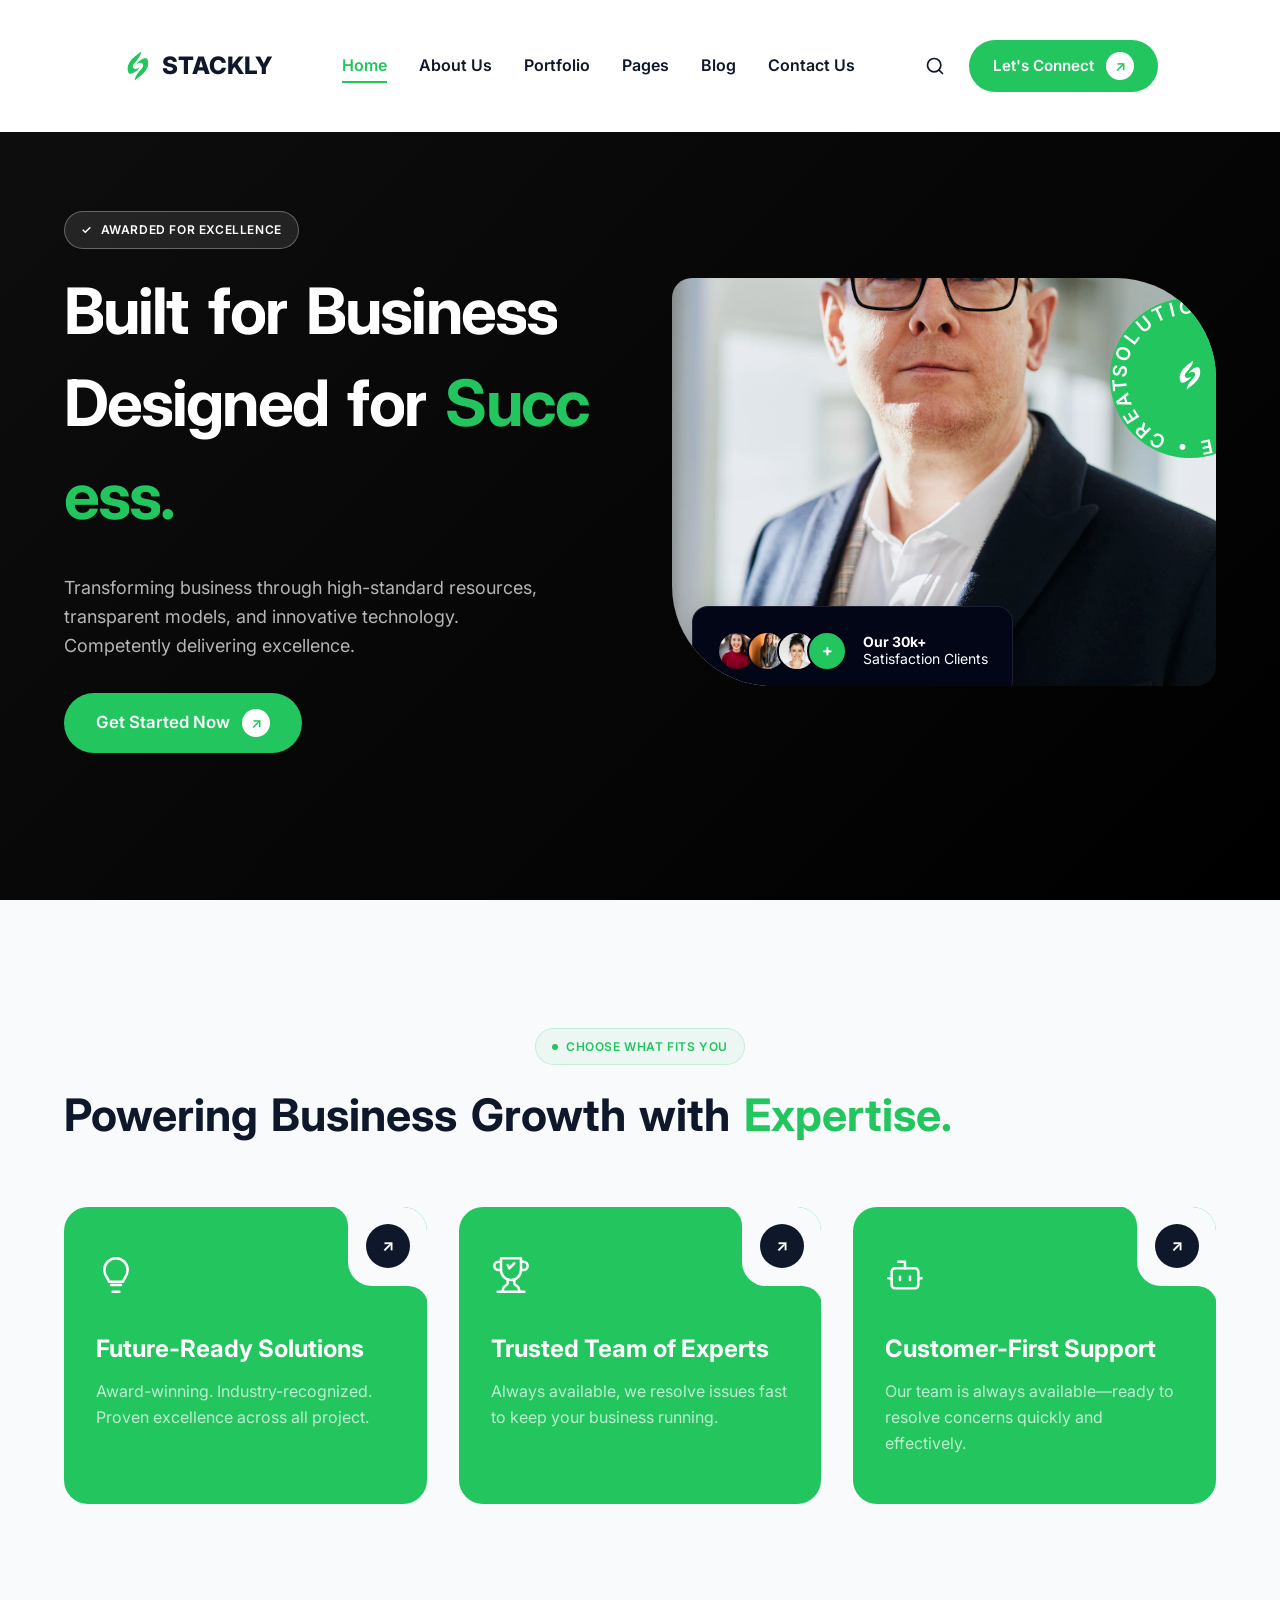
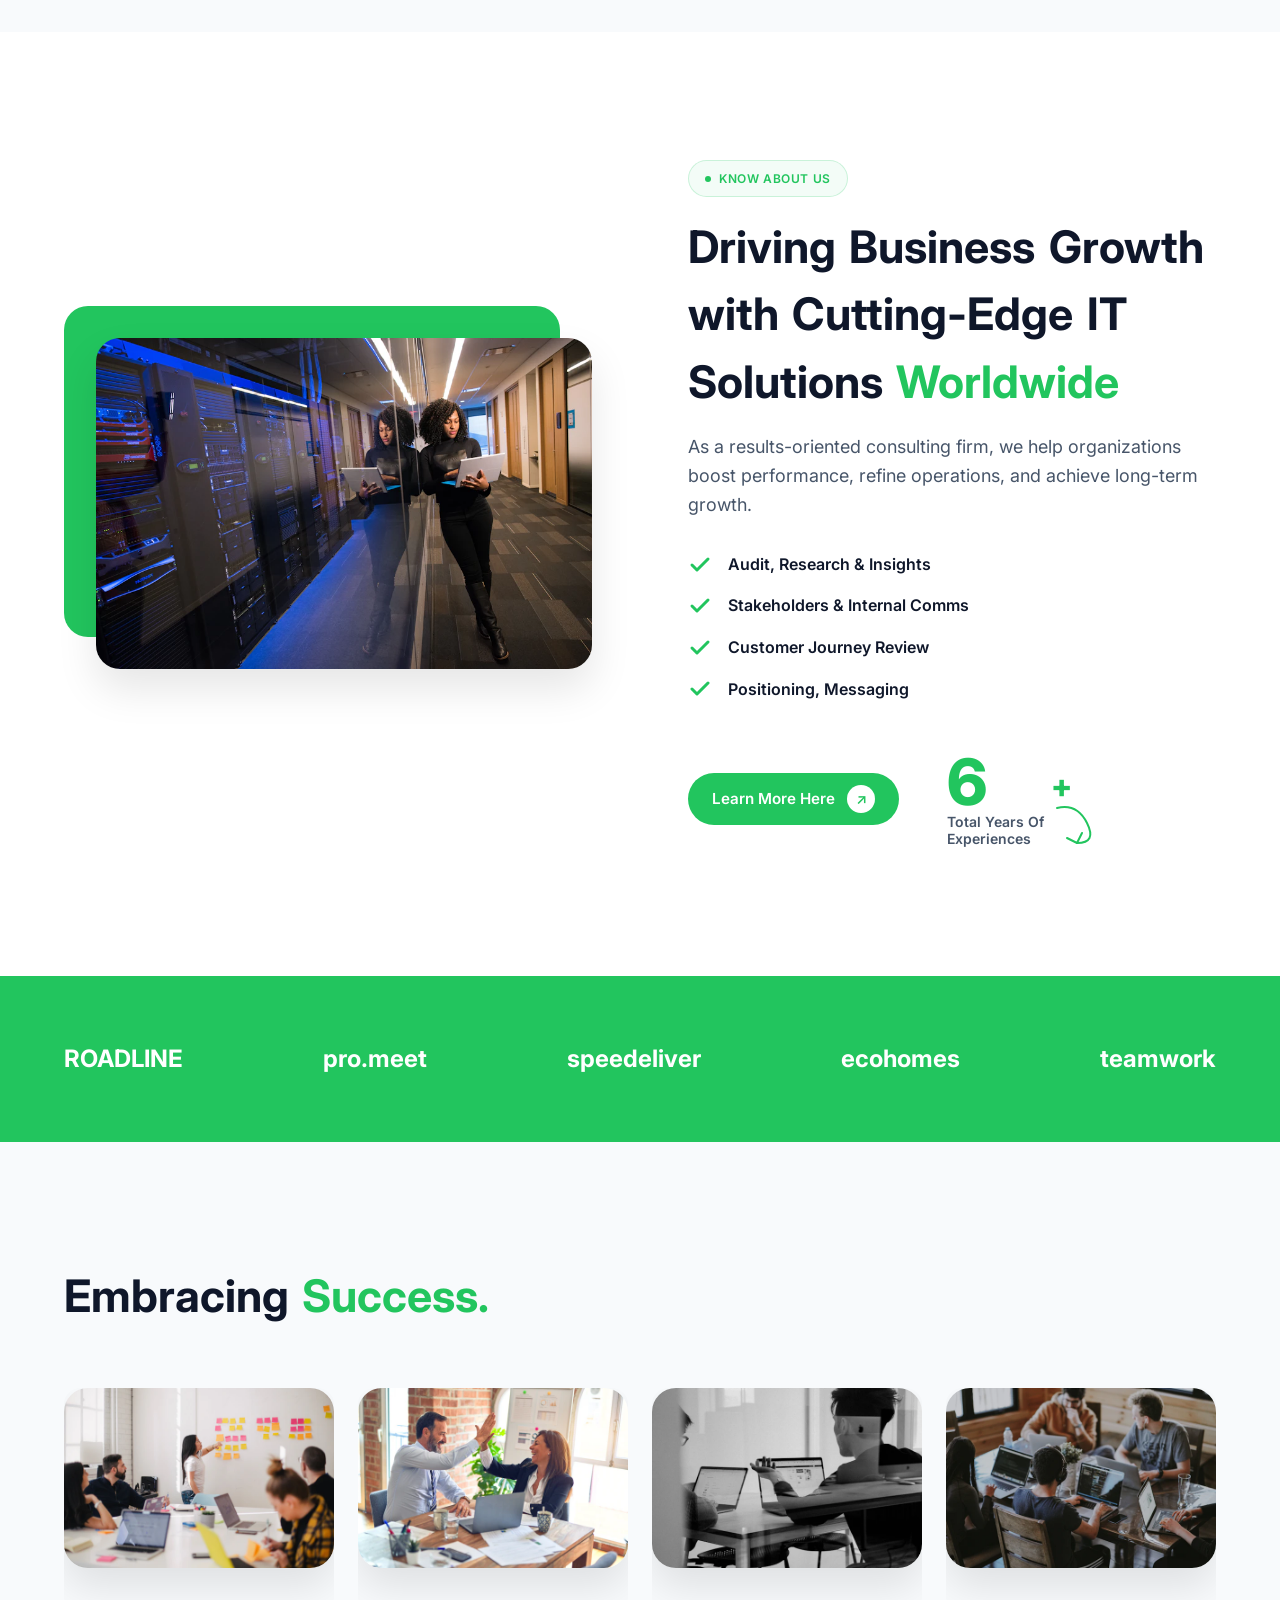
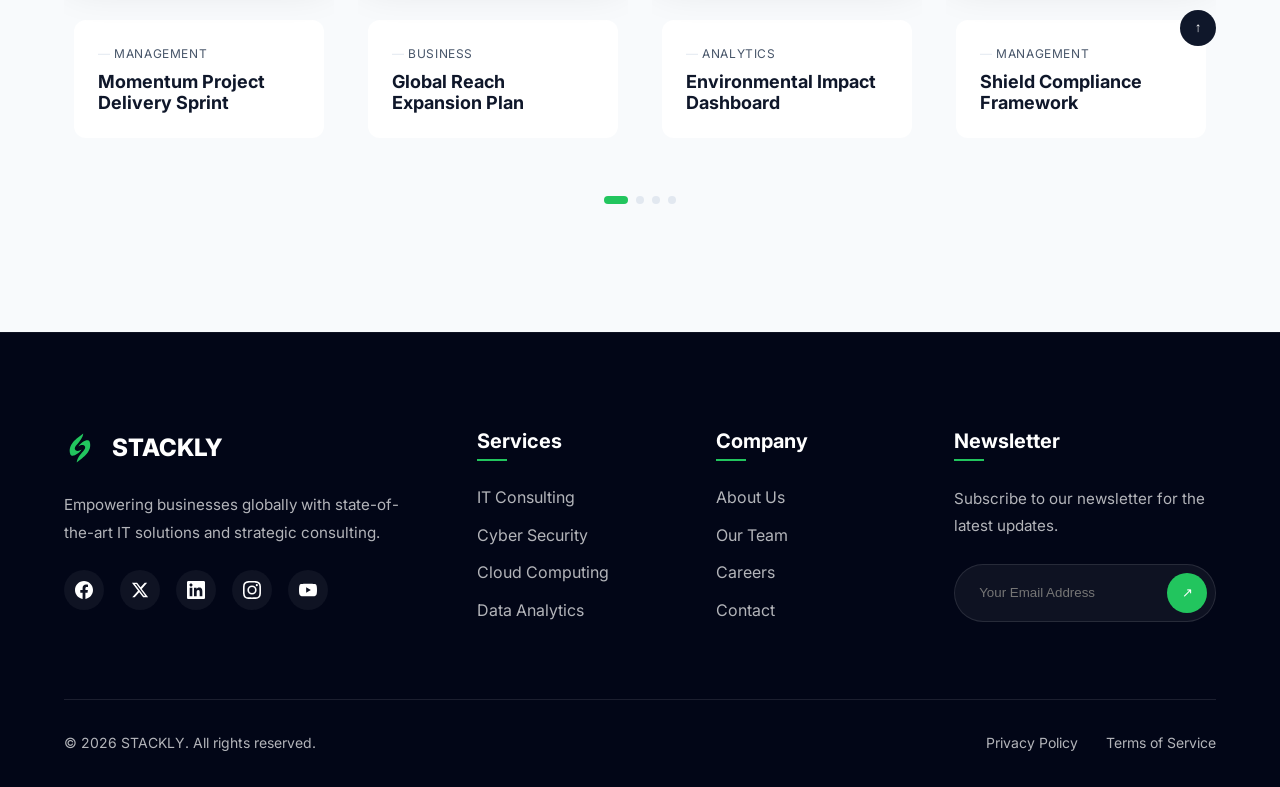
==== index.html @ b1de0dcc "Add files via upload" ====
<!DOCTYPE html>
<html lang="en">
<head>
    <meta charset="UTF-8">
    <meta name="viewport" content="width=device-width, initial-scale=1.0">
    <title>STACKLY | Built for Business Designed for Success</title>
    <!-- Modern Sans-Serif Font -->
    <link href="https://fonts.googleapis.com/css2?family=Inter:wght@400;500;600;700;800&display=swap" rel="stylesheet">
    <link rel="stylesheet" href="styles.css">
    <script src="script.js" defer></script>
</head>
<body>
    <!-- Preloader -->
    <div id="preloader">
        <div class="preloader-content">
            <div class="spinner"></div>
            <h2 class="preloader-text">STACKLY</h2>
        </div>
    </div>

    <!-- Navigation -->
    <nav class="navbar">
        <div class="nav-container">
            <div class="logo">
                <svg width="32" height="32" viewBox="0 0 100 100" fill="none" xmlns="http://www.w3.org/2000/svg">
                    <g fill="var(--primary-color)">
                        <path d="M 60 5 C 40 20, 10 40, 20 70 C 25 80, 45 70, 55 55 C 40 65, 25 55, 40 40 C 50 30, 60 15, 60 5 Z" />
                        <path d="M 60 5 C 40 20, 10 40, 20 70 C 25 80, 45 70, 55 55 C 40 65, 25 55, 40 40 C 50 30, 60 15, 60 5 Z" transform="rotate(180 50 50)" />
                    </g>
                </svg>
                STACKLY
            </div>
            <ul class="nav-links">
                <li><a href="index.html" class="active">Home</a></li>
                <li><a href="404.html">About Us</a></li>
                <li><a href="404.html">Portfolio</a></li>
                <li><a href="404.html">Pages</a></li>
                <li><a href="404.html">Blog</a></li>
                <li><a href="404.html">Contact Us</a></li>
            </ul>
            <div class="nav-actions">
                <button class="icon-btn search-btn">
                    <svg width="20" height="20" viewBox="0 0 24 24" fill="none" stroke="currentColor" stroke-width="2" stroke-linecap="round" stroke-linejoin="round"><circle cx="11" cy="11" r="8"></circle><line x1="21" y1="21" x2="16.65" y2="16.65"></line></svg>
                </button>
                <a href="404.html" class="btn-pill btn-primary">Let's Connect <span class="arrow-circle">↗</span></a>
                <button class="icon-btn menu-btn">
                    <svg width="24" height="24" viewBox="0 0 24 24" fill="none" stroke="currentColor" stroke-width="2" stroke-linecap="round" stroke-linejoin="round"><line x1="3" y1="12" x2="21" y2="12"></line><line x1="3" y1="6" x2="21" y2="6"></line><line x1="3" y1="18" x2="21" y2="18"></line></svg>
                </button>
            </div>
        </div>
    </nav>

    <!-- Hero Section -->
    <header class="hero">
        <div class="hero-container">
            <div class="hero-content">
                <div class="pill-badge pill-outline fade-up">
                    <span class="check-icon">✓</span> AWARDED FOR EXCELLENCE
                </div>
                <h1 id="hero-headline"></h1> 
                <p class="fade-up delay-1">Transforming business through high-standard resources, transparent models, and innovative technology. Competently delivering excellence.</p>
                <div class="fade-up delay-2" style="margin-top: 2rem;">
                    <a href="404.html" class="btn-pill btn-primary large-btn">Get Started Now <span class="arrow-circle">↗</span></a>
                </div>
            </div>
            <div class="hero-image-wrapper fade-up delay-2 parallax-wrap">
                <div class="hero-image">
                    <img src="assets/hero.webp" alt="Businessman looking confident" class="zoom-img">
                    
                    <!-- Circular Text Overlay -->
                    <div class="circular-text float-anim">
                        <div class="circle-inner">
                            <svg width="32" height="32" viewBox="0 0 100 100" fill="none" xmlns="http://www.w3.org/2000/svg">
                                <g fill="white">
                                    <path d="M 60 5 C 40 20, 10 40, 20 70 C 25 80, 45 70, 55 55 C 40 65, 25 55, 40 40 C 50 30, 60 15, 60 5 Z" />
                                    <path d="M 60 5 C 40 20, 10 40, 20 70 C 25 80, 45 70, 55 55 C 40 65, 25 55, 40 40 C 50 30, 60 15, 60 5 Z" transform="rotate(180 50 50)" />
                                </g>
                            </svg>
                        </div>
                        <svg class="text-ring" viewBox="0 0 100 100">
                            <path id="circlePath" d="M 50, 50 m -40, 0 a 40,40 0 1,1 80,0 a 40,40 0 1,1 -80,0" fill="transparent"/>
                            <text>
                                <textPath href="#circlePath" startOffset="0%">SOLUTIONS • INNOVATE • CREATE • TECHNOLOGY •</textPath>
                            </text>
                        </svg>
                    </div>

                    <!-- Clients Overlay Card -->
                    <div class="clients-card float-anim-delayed">
                        <div class="avatars">
                            <img src="assets/client1.webp" alt="Client 1">
                            <img src="assets/client2.webp" alt="Client 2">
                            <img src="assets/client3.webp" alt="Client 3">
                            <div class="avatar-plus">+</div>
                        </div>
                        <div class="clients-text">
                            <strong>Our 30k+</strong><br>
                            Satisfaction Clients
                        </div>
                    </div>
                </div>
            </div>
        </div>
    </header>

    <!-- Services Section -->
    <section class="services-section">
        <div class="section-header">
            <div class="pill-badge pill-primary-outline scroll-anim slide-up">
                <span class="dot-icon"></span> CHOOSE WHAT FITS YOU
            </div>
            <h2 class="split-words-scroll" data-text="Powering Business Growth with Expertise."></h2>
        </div>
        <div class="services-grid">
            <div class="service-card scroll-anim slide-up delay-1 hover-lift">
                <div class="card-cutout">
                    <a href="404.html" class="arrow-btn">↗</a>
                </div>
                <div class="icon-wrapper pulse-anim">
                    <svg width="40" height="40" viewBox="0 0 24 24" fill="none" stroke="white" stroke-width="1.5" stroke-linecap="round" stroke-linejoin="round"><path d="M9 18h6"/><path d="M10 22h4"/><path d="M12 2a7 7 0 0 0-7 7c0 2 1 3.9 2 5.2.4.5.6 1.1.7 1.8h8.6c.1-.7.3-1.3.7-1.8 1-1.3 2-3.2 2-5.2a7 7 0 0 0-7-7Z"/></svg>
                </div>
                <h3>Future-Ready Solutions</h3>
                <p>Award-winning. Industry-recognized. Proven excellence across all project.</p>
            </div>
            <div class="service-card scroll-anim slide-up delay-2 hover-lift">
                <div class="card-cutout">
                    <a href="404.html" class="arrow-btn">↗</a>
                </div>
                <div class="icon-wrapper pulse-anim">
                    <svg width="40" height="40" viewBox="0 0 24 24" fill="none" stroke="white" stroke-width="1.5" stroke-linecap="round" stroke-linejoin="round"><path d="M6 9H4.5a2.5 2.5 0 0 1 0-5H6"/><path d="M18 9h1.5a2.5 2.5 0 0 0 0-5H18"/><path d="M4 22h16"/><path d="M10 14.66V17c0 .55-.47.98-.97 1.21C7.85 18.75 7 20.24 7 22"/><path d="M14 14.66V17c0 .55.47.98.97 1.21C16.15 18.75 17 20.24 17 22"/><path d="M18 2H6v7a6 6 0 0 0 12 0V2Z"/><path d="m10 6 1 2 3-3"/></svg>
                </div>
                <h3>Trusted Team of Experts</h3>
                <p>Always available, we resolve issues fast to keep your business running.</p>
            </div>
            <div class="service-card scroll-anim slide-up delay-3 hover-lift">
                <div class="card-cutout">
                    <a href="404.html" class="arrow-btn">↗</a>
                </div>
                <div class="icon-wrapper pulse-anim">
                    <svg width="40" height="40" viewBox="0 0 24 24" fill="none" stroke="white" stroke-width="1.5" stroke-linecap="round" stroke-linejoin="round"><path d="M12 8V4H8"/><rect width="16" height="12" x="4" y="8" rx="2"/><path d="M2 14h2"/><path d="M20 14h2"/><path d="M15 13v2"/><path d="M9 13v2"/></svg>
                </div>
                <h3>Customer-First Support</h3>
                <p>Our team is always available—ready to resolve concerns quickly and effectively.</p>
            </div>
        </div>
    </section>

    <!-- About Section -->
    <section class="about-section">
        <div class="about-container">
            <div class="about-image-wrapper scroll-anim slide-right">
                <div class="about-bg-shape"></div>
                <div class="img-overflow-hidden">
                    <img src="assets/about.webp" alt="Corporate Leader" class="zoom-img">
                </div>
            </div>
            <div class="about-content">
                <div class="pill-badge pill-primary-outline scroll-anim slide-up">
                    <span class="dot-icon"></span> KNOW ABOUT US
                </div>
                <h2 class="split-words-scroll" data-text="Driving Business Growth with Cutting-Edge IT Solutions Worldwide"></h2>
                <p class="scroll-anim slide-up delay-1">As a results-oriented consulting firm, we help organizations boost performance, refine operations, and achieve long-term growth.</p>
                
                <ul class="check-list scroll-anim slide-up delay-2">
                    <li><svg viewBox="0 0 24 24" fill="none" stroke="currentColor" stroke-width="3" stroke-linecap="round" stroke-linejoin="round"><polyline points="20 6 9 17 4 12"></polyline></svg> Audit, Research & Insights</li>
                    <li><svg viewBox="0 0 24 24" fill="none" stroke="currentColor" stroke-width="3" stroke-linecap="round" stroke-linejoin="round"><polyline points="20 6 9 17 4 12"></polyline></svg> Stakeholders & Internal Comms</li>
                    <li><svg viewBox="0 0 24 24" fill="none" stroke="currentColor" stroke-width="3" stroke-linecap="round" stroke-linejoin="round"><polyline points="20 6 9 17 4 12"></polyline></svg> Customer Journey Review</li>
                    <li><svg viewBox="0 0 24 24" fill="none" stroke="currentColor" stroke-width="3" stroke-linecap="round" stroke-linejoin="round"><polyline points="20 6 9 17 4 12"></polyline></svg> Positioning, Messaging</li>
                </ul>

                <div class="about-footer scroll-anim slide-up delay-3">
                    <a href="404.html" class="btn-pill btn-primary">Learn More Here <span class="arrow-circle">↗</span></a>
                    <div class="experience-badge">
                        <div class="exp-number counter-anim" data-target="12">0</div><span>+</span>
                        <div class="exp-text">Total Years Of Experiences</div>
                        <svg class="hand-drawn-arrow" width="50" height="50" viewBox="0 0 50 50" fill="none" stroke="var(--primary-color)" stroke-width="2" stroke-linecap="round" stroke-linejoin="round">
                            <path class="draw-anim" d="M10,10 Q30,5 40,25 T30,45" />
                            <path class="draw-anim delay-path" d="M30,45 L20,40 M30,45 L35,35" />
                        </svg>
                    </div>
                </div>
            </div>
        </div>
    </section>

    <!-- Partners Section -->
    <section class="partners-section">
        <div class="partner-logos">
            <div class="logo-box scroll-anim fade-up delay-1">ROADLINE</div>
            <div class="logo-box scroll-anim fade-up delay-2">pro.meet</div>
            <div class="logo-box scroll-anim fade-up delay-3">speedeliver</div>
            <div class="logo-box scroll-anim fade-up delay-4">ecohomes</div>
            <div class="logo-box scroll-anim fade-up delay-5">teamwork</div>
        </div>
    </section>

    <!-- Portfolio/Solutions Section -->
    <section class="portfolio-section">
        <div class="portfolio-header">
            <h2 class="split-words-scroll" data-text="Embracing Success."></h2>
        </div>
        <div class="portfolio-grid">
            <!-- Project 1 -->
            <div class="project-card scroll-anim slide-up delay-1 hover-lift">
                <div class="img-overflow-hidden">
                    <img src="assets/project1.webp" alt="Management Team" class="zoom-img">
                </div>
                <div class="project-info">
                    <span class="project-category">Management</span>
                    <h3>Momentum Project Delivery Sprint</h3>
                </div>
            </div>
            <!-- Project 2 -->
            <div class="project-card scroll-anim slide-up delay-2 hover-lift">
                <div class="img-overflow-hidden">
                    <img src="assets/project2.webp" alt="Business Meeting" class="zoom-img">
                </div>
                <div class="project-info">
                    <span class="project-category">Business</span>
                    <h3>Global Reach Expansion Plan</h3>
                </div>
            </div>
            <!-- Project 3 -->
            <div class="project-card scroll-anim slide-up delay-3 hover-lift">
                <div class="img-overflow-hidden">
                    <img src="assets/project3.webp" alt="Analytics Discussion" class="zoom-img">
                </div>
                <div class="project-info">
                    <span class="project-category">Analytics</span>
                    <h3>Environmental Impact Dashboard</h3>
                </div>
            </div>
            <!-- Project 4 -->
            <div class="project-card scroll-anim slide-up delay-4 hover-lift">
                <div class="img-overflow-hidden">
                    <img src="assets/project4.webp" alt="Compliance Team" class="zoom-img">
                </div>
                <div class="project-info">
                    <span class="project-category">Management</span>
                    <h3>Shield Compliance Framework</h3>
                    <button class="icon-btn-round">↑</button>
                </div>
            </div>
        </div>
        <div class="slider-dots scroll-anim fade-up delay-3">
            <span class="dot active"></span>
            <span class="dot"></span>
            <span class="dot"></span>
            <span class="dot"></span>
        </div>
    </section>

    <!-- FOOTER SECTION -->
    <footer class="footer">
        <div class="footer-container scroll-anim fade-up">
            <div class="footer-col">
                <div class="logo footer-logo">
                    <svg width="32" height="32" viewBox="0 0 100 100" fill="none" xmlns="http://www.w3.org/2000/svg">
                        <g fill="var(--primary-color)">
                            <path d="M 60 5 C 40 20, 10 40, 20 70 C 25 80, 45 70, 55 55 C 40 65, 25 55, 40 40 C 50 30, 60 15, 60 5 Z" />
                            <path d="M 60 5 C 40 20, 10 40, 20 70 C 25 80, 45 70, 55 55 C 40 65, 25 55, 40 40 C 50 30, 60 15, 60 5 Z" transform="rotate(180 50 50)" />
                        </g>
                    </svg>
                    STACKLY
                </div>
                <p>Empowering businesses globally with state-of-the-art IT solutions and strategic consulting.</p>
                <div class="social-links">
                    <a href="404.html" aria-label="Facebook">
                        <svg width="18" height="18" viewBox="0 0 24 24" fill="currentColor"><path d="M24 12.073c0-6.627-5.373-12-12-12s-12 5.373-12 12c0 5.99 4.388 10.954 10.125 11.854v-8.385H7.078v-3.47h3.047V9.43c0-3.007 1.792-4.669 4.533-4.669 1.312 0 2.686.235 2.686.235v2.953H15.83c-1.491 0-1.956.925-1.956 1.874v2.25h3.328l-.532 3.47h-2.796v8.385C19.612 23.027 24 18.062 24 12.073z"/></svg>
                    </a>
                    <a href="404.html" aria-label="Twitter">
                        <svg width="18" height="18" viewBox="0 0 24 24" fill="currentColor"><path d="M18.244 2.25h3.308l-7.227 8.26 8.502 11.24H16.17l-5.214-6.817L4.99 21.75H1.68l7.73-8.835L1.254 2.25H8.08l4.713 6.231zm-1.161 17.52h1.833L7.084 4.126H5.117z"/></svg>
                    </a>
                    <a href="404.html" aria-label="LinkedIn">
                        <svg width="18" height="18" viewBox="0 0 24 24" fill="currentColor"><path d="M20.447 20.452h-3.554v-5.569c0-1.328-.027-3.037-1.852-3.037-1.853 0-2.136 1.445-2.136 2.939v5.667H9.351V9h3.414v1.561h.046c.477-.9 1.637-1.85 3.37-1.85 3.601 0 4.267 2.37 4.267 5.455v6.286zM5.337 7.433c-1.144 0-2.063-.926-2.063-2.065 0-1.138.92-2.063 2.063-2.063 1.14 0 2.064.925 2.064 2.063 0 1.139-.925 2.065-2.064 2.065zm1.782 13.019H3.555V9h3.564v11.452zM22.225 0H1.771C.792 0 0 .774 0 1.729v20.542C0 23.227.792 24 1.771 24h20.451C23.2 24 24 23.227 24 22.271V1.729C24 .774 23.2 0 22.222 0h.003z"/></svg>
                    </a>
                    <a href="404.html" aria-label="Instagram">
                        <svg width="18" height="18" viewBox="0 0 24 24" fill="currentColor"><path d="M12 2.163c3.204 0 3.584.012 4.85.07 3.252.148 4.771 1.691 4.919 4.919.058 1.265.069 1.645.069 4.849 0 3.205-.012 3.584-.069 4.849-.149 3.225-1.664 4.771-4.919 4.919-1.266.058-1.644.07-4.85.07-3.204 0-3.584-.012-4.849-.07-3.26-.149-4.771-1.699-4.919-4.92-.058-1.265-.07-1.644-.07-4.849 0-3.204.013-3.583.07-4.849.149-3.227 1.664-4.771 4.919-4.919 1.266-.057 1.645-.069 4.849-.069zM12 0C8.741 0 8.333.014 7.053.072 2.695.272.273 2.69.073 7.052.014 8.333 0 8.741 0 12c0 3.259.014 3.668.072 4.948.2 4.358 2.618 6.78 6.98 6.98C8.333 23.986 8.741 24 12 24c3.259 0 3.668-.014 4.948-.072 4.354-.2 6.782-2.618 6.979-6.98.059-1.28.073-1.689.073-4.948 0-3.259-.014-3.667-.072-4.947-.196-4.354-2.617-6.78-6.979-6.98C15.668.014 15.259 0 12 0zm0 5.838a6.162 6.162 0 100 12.324 6.162 6.162 0 000-12.324zM12 16a4 4 0 110-8 4 4 0 010 8zm6.406-11.845a1.44 1.44 0 100 2.881 1.44 1.44 0 000-2.881z"/></svg>
                    </a>
                    <a href="404.html" aria-label="YouTube">
                        <svg width="18" height="18" viewBox="0 0 24 24" fill="currentColor"><path d="M23.498 6.186a3.016 3.016 0 00-2.122-2.136C19.505 3.545 12 3.545 12 3.545s-7.505 0-9.377.505A3.017 3.017 0 00.502 6.186C0 8.07 0 12 0 12s0 3.93.502 5.814a3.016 3.016 0 002.122 2.136c1.871.505 9.376.505 9.376.505s7.505 0 9.377-.505a3.015 3.015 0 002.122-2.136C24 15.93 24 12 24 12s0-3.93-.502-5.814zM9.545 15.568V8.432L15.818 12l-6.273 3.568z"/></svg>
                    </a>
                </div>
            </div>
            <div class="footer-col">
                <h3>Services</h3>
                <ul>
                    <li><a href="404.html">IT Consulting</a></li>
                    <li><a href="404.html">Cyber Security</a></li>
                    <li><a href="404.html">Cloud Computing</a></li>
                    <li><a href="404.html">Data Analytics</a></li>
                </ul>
            </div>
            <div class="footer-col">
                <h3>Company</h3>
                <ul>
                    <li><a href="404.html">About Us</a></li>
                    <li><a href="404.html">Our Team</a></li>
                    <li><a href="404.html">Careers</a></li>
                    <li><a href="404.html">Contact</a></li>
                </ul>
            </div>
            <div class="footer-col">
                <h3>Newsletter</h3>
                <p>Subscribe to our newsletter for the latest updates.</p>
                <div class="subscribe-box">
                    <input type="email" placeholder="Your Email Address">
                    <button class="icon-btn-round">↗</button>
                </div>
            </div>
        </div>
        <div class="footer-bottom">
            <p>&copy; 2026 STACKLY. All rights reserved.</p>
            <div class="footer-legal">
                <a href="404.html">Privacy Policy</a>
                <a href="404.html">Terms of Service</a>
            </div>
        </div>
    </footer>
</body>
</html>
---- styles.css ----
/* ---- STACKLY THEME ---- */
:root {
    --primary-color: #22c55e; /* Leaf green */
    --primary-color-hover: #16a34a;
    --hero-bg: #0e0e0e; 
    --hero-bg-end: #000000;
    --bg-light: #f8fafc;
    --bg-white: #ffffff;
    --text-dark: #0f172a;
    --text-muted: #475569;
    --text-light: #ffffff;
    --text-light-muted: rgba(255, 255, 255, 0.7);
    --border-light: #e2e8f0;
}

* { margin: 0; padding: 0; box-sizing: border-box; }

html { scroll-behavior: smooth; font-family: 'Inter', sans-serif; }

body { background-color: var(--bg-light); color: var(--text-dark); line-height: 1.6; overflow-x: hidden; }

/* Preloader */
#preloader {
    position: fixed; top: 0; left: 0; width: 100%; height: 100%;
    background: var(--bg-white); z-index: 9999;
    display: flex; justify-content: center; align-items: center;
    transition: opacity 0.5s ease, visibility 0.5s ease;
}
.preloader-content { text-align: center; display: flex; flex-direction: column; align-items: center; gap: 1.5rem; }
.spinner {
    width: 50px; height: 50px; border: 4px solid var(--border-light);
    border-top: 4px solid var(--primary-color); border-radius: 50%;
    animation: spin 1s linear infinite;
}
.preloader-text { color: var(--primary-color); font-size: 1.5rem; letter-spacing: 0.1em; animation: pulse 1.5s ease-in-out infinite; }
@keyframes spin { 0% { transform: rotate(0deg); } 100% { transform: rotate(360deg); } }
@keyframes pulse { 0%, 100% { opacity: 1; transform: scale(1); } 50% { opacity: 0.5; transform: scale(0.95); } }

/* Typography */
h1, h2, h3 { font-weight: 700; line-height: 1.2; }
.text-primary { color: var(--primary-color); }

/* Buttons & Pills */
.pill-badge {
    display: inline-flex; align-items: center; gap: 0.5rem;
    padding: 0.5rem 1rem; border-radius: 50px;
    font-size: 0.75rem; font-weight: 600; letter-spacing: 0.05em; text-transform: uppercase;
    margin-bottom: 1.5rem;
}
.pill-outline { border: 1px solid rgba(255,255,255,0.3); color: var(--text-light); background: rgba(255,255,255,0.1); }
.pill-primary-outline { border: 1px solid rgba(34, 197, 94, 0.2); color: var(--primary-color); background: rgba(34, 197, 94, 0.05); }
.check-icon { color: var(--text-light); }
.dot-icon { display: inline-block; width: 6px; height: 6px; background: var(--primary-color); border-radius: 50%; }

.btn-pill {
    display: inline-flex; align-items: center; gap: 0.75rem;
    padding: 0.75rem 1.5rem; border-radius: 50px; font-weight: 600; text-decoration: none;
    transition: all 0.3s cubic-bezier(0.4, 0, 0.2, 1); font-size: 0.95rem;
}
.btn-primary { background-color: var(--primary-color); color: var(--text-light); }
.btn-primary:hover { background-color: var(--primary-color-hover); transform: translateY(-3px); box-shadow: 0 10px 20px rgba(34, 197, 94, 0.3); }
.large-btn { padding: 1rem 2rem; font-size: 1.05rem; }

.arrow-circle {
    display: flex; align-items: center; justify-content: center;
    width: 28px; height: 28px; background: var(--text-light); color: var(--primary-color);
    border-radius: 50%; font-size: 0.9rem; transition: transform 0.3s;
}
.btn-primary:hover .arrow-circle { transform: rotate(45deg); }

.icon-btn { background: transparent; border: none; cursor: pointer; display: flex; align-items: center; justify-content: center; color: var(--text-dark); transition: transform 0.3s; }
.icon-btn:hover { transform: scale(1.1); color: var(--primary-color); }

/* Navbar */
.navbar { background: var(--bg-white); position: fixed; top: 0; width: 100%; z-index: 100; transition: all 0.3s ease; }
.nav-container { max-width: 1400px; margin: 0 auto; padding: 1.25rem 5%; display: flex; justify-content: space-between; align-items: center; }
.logo { display: flex; align-items: center; gap: 0.5rem; font-size: 1.5rem; font-weight: 800; color: var(--text-dark); }
.nav-links { display: flex; gap: 2rem; list-style: none; }
.nav-links a { color: var(--text-dark); text-decoration: none; font-size: 1rem; font-weight: 600; display: flex; align-items: center; gap: 0.25rem; transition: color 0.3s; position: relative; }
.nav-links a::after {
    content: ''; position: absolute; width: 0; height: 2px; bottom: -4px; left: 0;
    background-color: var(--primary-color); transition: width 0.3s ease;
}
.nav-links a:hover::after, .nav-links a.active::after { width: 100%; }
.nav-links a:hover, .nav-links a.active { color: var(--primary-color); }
.chevron { display: inline-block; width: 6px; height: 6px; border-right: 2px solid currentColor; border-bottom: 2px solid currentColor; transform: rotate(45deg); margin-bottom: 2px; transition: transform 0.3s; }
.nav-links a:hover .chevron { transform: rotate(45deg) translate(2px, 2px); }
.nav-actions { display: flex; align-items: center; gap: 1.5rem; }
.menu-btn { display: none; }

/* Hero Section */
.hero { background: linear-gradient(135deg, var(--hero-bg) 0%, var(--hero-bg-end) 100%); padding: 10rem 5% 6rem; min-height: 100vh; display: flex; align-items: center; position: relative; overflow: hidden; }
.hero-container { max-width: 1400px; margin: 0 auto; display: grid; grid-template-columns: 1fr 1fr; gap: 4rem; align-items: center; }
.hero-content { color: var(--text-light); }
.hero-content h1 { font-size: clamp(3rem, 5vw, 4.5rem); letter-spacing: -0.03em; margin-bottom: 1.5rem; }
.hero-content p { color: var(--text-light-muted); font-size: 1.125rem; max-width: 90%; }
.hero-image-wrapper { position: relative; }
.hero-image { position: relative; border-radius: 20px; border-top-right-radius: 100px; border-bottom-left-radius: 100px; overflow: hidden; aspect-ratio: 4/3; }
.hero-image img { width: 100%; height: 100%; object-fit: cover; }

.circular-text { position: absolute; top: 5%; right: -10%; width: 160px; height: 160px; background: var(--primary-color); border-radius: 50%; display: flex; align-items: center; justify-content: center; z-index: 10; }
.circle-inner { position: absolute; }
.text-ring { width: 100%; height: 100%; animation: spin 15s linear infinite; }
.text-ring text { font-size: 12px; font-weight: 600; fill: var(--text-light); letter-spacing: 2px; }

.clients-card { position: absolute; bottom: -10px; left: 20px; background: #020617; padding: 1.5rem; border-radius: 16px; display: flex; align-items: center; gap: 1rem; box-shadow: 0 20px 40px rgba(0,0,0,0.4); border: 1px solid rgba(255,255,255,0.1); z-index: 10; }
.avatars { display: flex; }
.avatars img, .avatar-plus { width: 40px; height: 40px; border-radius: 50%; border: 2px solid #020617; object-fit: cover; margin-left: -10px; transition: transform 0.3s; }
.avatars img:hover { transform: translateY(-5px); z-index: 20; }
.avatars img:first-child { margin-left: 0; }
.avatar-plus { background: var(--primary-color); color: white; display: flex; align-items: center; justify-content: center; font-weight: bold; z-index: 10; }
.clients-text { color: var(--text-light); font-size: 0.875rem; line-height: 1.2; }

/* Services Section */
.services-section { padding: 8rem 5%; max-width: 1400px; margin: 0 auto; background: var(--bg-light); }
.services-section .section-header { text-align: center; margin-bottom: 4rem; }
.services-section h2 { font-size: clamp(2rem, 3.5vw, 3rem); }

.services-grid { display: grid; grid-template-columns: repeat(3, 1fr); gap: 2rem; }
.service-card { background: var(--primary-color); color: var(--text-light); padding: 3rem 2rem; border-radius: 24px; position: relative; overflow: hidden; }

.card-cutout { position: absolute; top: -1px; right: -1px; width: 80px; height: 80px; background: var(--bg-light); border-bottom-left-radius: 24px; display: flex; align-items: center; justify-content: center; transition: background 0.3s; }
.card-cutout::before, .card-cutout::after { content: ''; position: absolute; width: 20px; height: 20px; background: transparent; }
.card-cutout::before { top: 0; left: -20px; border-top-right-radius: 20px; box-shadow: 10px -10px 0 10px var(--bg-light); transition: box-shadow 0.3s; }
.card-cutout::after { bottom: -20px; right: 0; border-top-right-radius: 20px; box-shadow: 10px -10px 0 10px var(--bg-light); transition: box-shadow 0.3s; }

.arrow-btn { width: 44px; height: 44px; background: #0f172a; color: white; border-radius: 50%; display: flex; align-items: center; justify-content: center; text-decoration: none; font-weight: bold; z-index: 2; transition: all 0.3s; }
.service-card:hover .arrow-btn { background: var(--primary-color); transform: scale(1.1) rotate(45deg); }
.service-card:hover .card-cutout { background: #e2e8f0; } 
.service-card:hover .card-cutout::before, .service-card:hover .card-cutout::after { box-shadow: 10px -10px 0 10px #e2e8f0; }

.icon-wrapper { margin-bottom: 2rem; }
.service-card h3 { font-size: 1.5rem; margin-bottom: 1rem; }
.service-card p { color: var(--text-light-muted); }

/* About Section */
.about-section { padding: 8rem 5%; background: var(--bg-white); }
.about-container { max-width: 1400px; margin: 0 auto; display: grid; grid-template-columns: 1fr 1fr; gap: 6rem; align-items: center; }
.about-image-wrapper { position: relative; padding-left: 2rem; }
.about-bg-shape { position: absolute; top: -2rem; left: 0; bottom: 2rem; right: 2rem; background: var(--primary-color); border-radius: 24px; z-index: 1; transition: transform 0.5s ease; }
.about-image-wrapper:hover .about-bg-shape { transform: translate(-10px, 10px); }
.img-overflow-hidden { border-radius: 24px; overflow: hidden; position: relative; z-index: 2; box-shadow: 0 20px 40px rgba(0,0,0,0.1); }
.img-overflow-hidden img { width: 100%; display: block; }

.about-content h2 { font-size: clamp(2rem, 3.5vw, 3rem); margin-bottom: 1.5rem; }
.about-content p { color: var(--text-muted); font-size: 1.125rem; margin-bottom: 2rem; }
.check-list { list-style: none; margin-bottom: 3rem; }
.check-list li { display: flex; align-items: center; gap: 1rem; margin-bottom: 1rem; font-weight: 600; transition: transform 0.3s; }
.check-list li:hover { transform: translateX(10px); color: var(--primary-color); }
.check-list svg { width: 24px; height: 24px; color: var(--primary-color); }

.about-footer { display: flex; align-items: center; gap: 3rem; }
.experience-badge { display: flex; flex-direction: column; position: relative; }
.experience-badge > span { font-size: 2rem; font-weight: 800; color: var(--primary-color); position: absolute; right: -25px; top: 10px; }
.exp-number { font-size: 4rem; font-weight: 800; color: var(--primary-color); line-height: 1; display: flex; }
.exp-text { font-size: 0.875rem; color: var(--text-muted); max-width: 100px; line-height: 1.2; font-weight: 600; }
.hand-drawn-arrow { position: absolute; right: -50px; bottom: 0; }

/* Partners Section */
.partners-section { padding: 4rem 5%; background: var(--primary-color); }
.partner-logos { max-width: 1400px; margin: 0 auto; display: flex; justify-content: space-between; flex-wrap: wrap; gap: 2rem; }
.logo-box { color: white; font-weight: 700; font-size: 1.5rem; opacity: 0.7; transition: opacity 0.3s, transform 0.3s; }
.logo-box:hover { opacity: 1; transform: scale(1.1); }

/* Portfolio Section */
.portfolio-section { padding: 8rem 5%; background: var(--bg-light); text-align: center; }
.portfolio-header h2 { font-size: clamp(2rem, 3.5vw, 3rem); margin-bottom: 4rem; }
.portfolio-grid { max-width: 1400px; margin: 0 auto; display: grid; grid-template-columns: repeat(4, 1fr); gap: 1.5rem; }
.project-card { position: relative; border-radius: 16px; overflow: hidden; aspect-ratio: 3/4; text-align: left; }
.project-card img { width: 100%; height: 100%; object-fit: cover; }
.project-info { position: absolute; bottom: 10px; left: 10px; right: 10px; background: var(--bg-white); padding: 1.5rem; border-radius: 12px; transition: transform 0.3s, box-shadow 0.3s; }
.project-card:hover .project-info { transform: translateY(-5px); box-shadow: 0 10px 20px rgba(0,0,0,0.15); }
.project-category { font-size: 0.75rem; color: var(--text-muted); text-transform: uppercase; letter-spacing: 0.05em; display: block; margin-bottom: 0.5rem; }
.project-category::before { content: '— '; color: var(--border-light); }
.project-info h3 { font-size: 1.125rem; color: var(--text-dark); transition: color 0.3s; }
.project-card:hover h3 { color: var(--primary-color); }
.icon-btn-round { position: absolute; right: -10px; top: -10px; width: 36px; height: 36px; border-radius: 50%; background: #0f172a; color: white; border: none; cursor: pointer; transition: all 0.3s; }
.icon-btn-round:hover { background: var(--primary-color); transform: rotate(45deg); }

.slider-dots { display: flex; justify-content: center; gap: 0.5rem; margin-top: 3rem; }
.dot { width: 8px; height: 8px; background: var(--border-light); border-radius: 50%; cursor: pointer; transition: all 0.3s; }
.dot.active, .dot:hover { width: 24px; background: var(--primary-color); border-radius: 4px; }

/* FOOTER SECTION */
.footer { background: #020617; color: var(--text-light-muted); padding: 6rem 5% 2rem; border-top: 1px solid rgba(255,255,255,0.05); }
.footer-container { max-width: 1400px; margin: 0 auto; display: grid; grid-template-columns: 2fr 1fr 1fr 1.5fr; gap: 4rem; margin-bottom: 4rem; }
.footer-logo { color: var(--text-light); margin-bottom: 1.5rem; }
.footer-logo svg { margin-right: 0.5rem; }
.footer-col p { margin-bottom: 1.5rem; font-size: 0.95rem; line-height: 1.8; }
.social-links { display: flex; gap: 1rem; }
.social-links a { width: 40px; height: 40px; border-radius: 50%; background: rgba(255,255,255,0.05); display: flex; align-items: center; justify-content: center; color: var(--text-light); text-decoration: none; transition: all 0.3s; }
.social-links a:hover { background: var(--primary-color); transform: translateY(-3px); }

.footer-col h3 { color: var(--text-light); font-size: 1.25rem; margin-bottom: 1.5rem; position: relative; padding-bottom: 0.5rem; }
.footer-col h3::after { content: ''; position: absolute; left: 0; bottom: 0; width: 30px; height: 2px; background: var(--primary-color); }
.footer-col ul { list-style: none; }
.footer-col ul li { margin-bottom: 0.75rem; }
.footer-col ul a { color: var(--text-light-muted); text-decoration: none; transition: all 0.3s; display: inline-block; }
.footer-col ul a:hover { color: var(--primary-color); transform: translateX(5px); }

.subscribe-box { display: flex; background: rgba(255,255,255,0.05); border-radius: 50px; padding: 0.5rem; padding-left: 1.5rem; border: 1px solid rgba(255,255,255,0.1); }
.subscribe-box input { background: transparent; border: none; color: var(--text-light); flex: 1; outline: none; }
.subscribe-box .icon-btn-round { position: static; background: var(--primary-color); width: 40px; height: 40px; }

.footer-bottom { max-width: 1400px; margin: 0 auto; padding-top: 2rem; border-top: 1px solid rgba(255,255,255,0.1); display: flex; justify-content: space-between; align-items: center; font-size: 0.875rem; }
.footer-legal a { color: var(--text-light-muted); text-decoration: none; margin-left: 1.5rem; transition: color 0.3s; }
.footer-legal a:hover { color: var(--primary-color); }

/* ---- ENHANCED ANIMATIONS ---- */

/* Text Split Scroll Animations */
.split-words-scroll { display: flex; flex-wrap: wrap; gap: 0.3em; }
.word-wrap { overflow: hidden; display: inline-block; vertical-align: bottom; }
.word-inner { display: inline-block; transform: translateY(110%); transition: transform 0.8s cubic-bezier(0.2, 0.8, 0.2, 1); }
.is-visible .word-inner { transform: translateY(0); }

/* Hero Text Split Anim (Letter by letter) */
.char-wrap { overflow: hidden; display: inline-block; }
.char-inner { display: inline-block; transform: translateY(100%); transition: transform 0.6s cubic-bezier(0.2, 0.8, 0.2, 1); }
.animate-char .char-inner { transform: translateY(0); }

/* General Scroll Anims */
.scroll-anim { opacity: 0; transition: all 0.8s cubic-bezier(0.2, 0.8, 0.2, 1); }
.slide-up { transform: translateY(50px); }
.slide-left { transform: translateX(50px); }
.slide-right { transform: translateX(-50px); }
.is-visible { opacity: 1; transform: translate(0) scale(1); }

/* Hover Lift */
.hover-lift { transition: transform 0.4s cubic-bezier(0.2, 0.8, 0.2, 1), box-shadow 0.4s; }
.hover-lift:hover { transform: translateY(-12px); box-shadow: 0 25px 50px rgba(0,0,0,0.1); }

/* Zoom Image on Hover */
.zoom-img { transition: transform 0.7s cubic-bezier(0.2, 0.8, 0.2, 1); }
.img-overflow-hidden:hover .zoom-img { transform: scale(1.08); }
.hero-image:hover .zoom-img { transform: scale(1.05); }

/* Continuous floating elements */
.float-anim { animation: float-up-down 6s ease-in-out infinite; }
.float-anim-delayed { animation: float-up-down 7s ease-in-out infinite 1s; }
@keyframes float-up-down { 0%, 100% { transform: translateY(0); } 50% { transform: translateY(-15px); } }

/* Pulse icon */
.pulse-anim { animation: subtle-pulse 3s infinite; }
@keyframes subtle-pulse { 0%, 100% { transform: scale(1); } 50% { transform: scale(1.05); } }

/* SVG Draw Anim */
.draw-anim { stroke-dasharray: 100; stroke-dashoffset: 100; transition: stroke-dashoffset 1.5s ease-out; }
.is-visible .draw-anim { stroke-dashoffset: 0; }
.delay-path { transition-delay: 0.5s; }

/* Delays */
.delay-1 { transition-delay: 0.1s; animation-delay: 0.1s; }
.delay-2 { transition-delay: 0.2s; animation-delay: 0.2s; }
.delay-3 { transition-delay: 0.3s; animation-delay: 0.3s; }
.delay-4 { transition-delay: 0.4s; animation-delay: 0.4s; }
.delay-5 { transition-delay: 0.5s; animation-delay: 0.5s; }

/* Responsive adjustments */
@media (max-width: 1024px) {
    .services-grid { grid-template-columns: repeat(2, 1fr); }
    .portfolio-grid { grid-template-columns: repeat(2, 1fr); }
    .hero-container { grid-template-columns: 1fr; text-align: center; gap: 3rem; }
    .hero-content h1 { font-size: 3rem; }
    .hero-content p { margin: 0 auto 2rem; }
    .pill-badge { margin: 0 auto 1.5rem; }
    .circular-text { display: none; }
    .clients-card { left: 50%; transform: translateX(-50%); bottom: 20px; width: 90%; justify-content: center; }
    .footer-container { grid-template-columns: repeat(2, 1fr); gap: 2rem; }
    .about-footer { gap: 1.5rem; }
}

@media (max-width: 768px) {
    .nav-links { 
        display: none; 
        position: absolute;
        top: 100%;
        left: 0;
        width: 100%;
        background: var(--bg-white);
        flex-direction: column;
        padding: 2rem 5%;
        box-shadow: 0 10px 20px rgba(0,0,0,0.05);
        border-top: 1px solid var(--border-light);
        gap: 1.5rem;
    }
    .nav-links.active {
        display: flex;
    }
    .nav-actions .btn-pill { display: none; }
    .menu-btn { display: flex; }
    .hero { padding: 7rem 5% 4rem; }
    .hero-content h1 { font-size: 2.5rem; }
    .hero-image { aspect-ratio: 1/1; border-top-right-radius: 60px; border-bottom-left-radius: 60px; }
    
    .about-container { grid-template-columns: 1fr; gap: 3rem; }
    .about-section { padding: 4rem 5%; }
    .services-section { padding: 4rem 5%; }
    .portfolio-section { padding: 4rem 5%; }
    
    .services-grid, .portfolio-grid { grid-template-columns: 1fr; }
    .footer-container { grid-template-columns: 1fr; text-align: center; }
    .footer-col h3::after { left: 50%; transform: translateX(-50%); }
    .footer-bottom { flex-direction: column; gap: 1rem; text-align: center; }
    
    .about-footer { flex-direction: column; text-align: center; gap: 2rem; }
    .hand-drawn-arrow { display: none; } /* Prevent horizontal scroll */
    .experience-badge > span { right: -15px; } /* Adjust plus sign */
    
    .clients-card { padding: 1rem; flex-direction: column; text-align: center; gap: 0.5rem; }
    .avatars { margin-bottom: 0.5rem; }
}

@media (max-width: 480px) {
    .hero-content h1 { font-size: 2.25rem; }
    .services-section h2, .about-content h2, .portfolio-header h2 { font-size: 2rem; }
    .partner-logos { justify-content: center; }
}
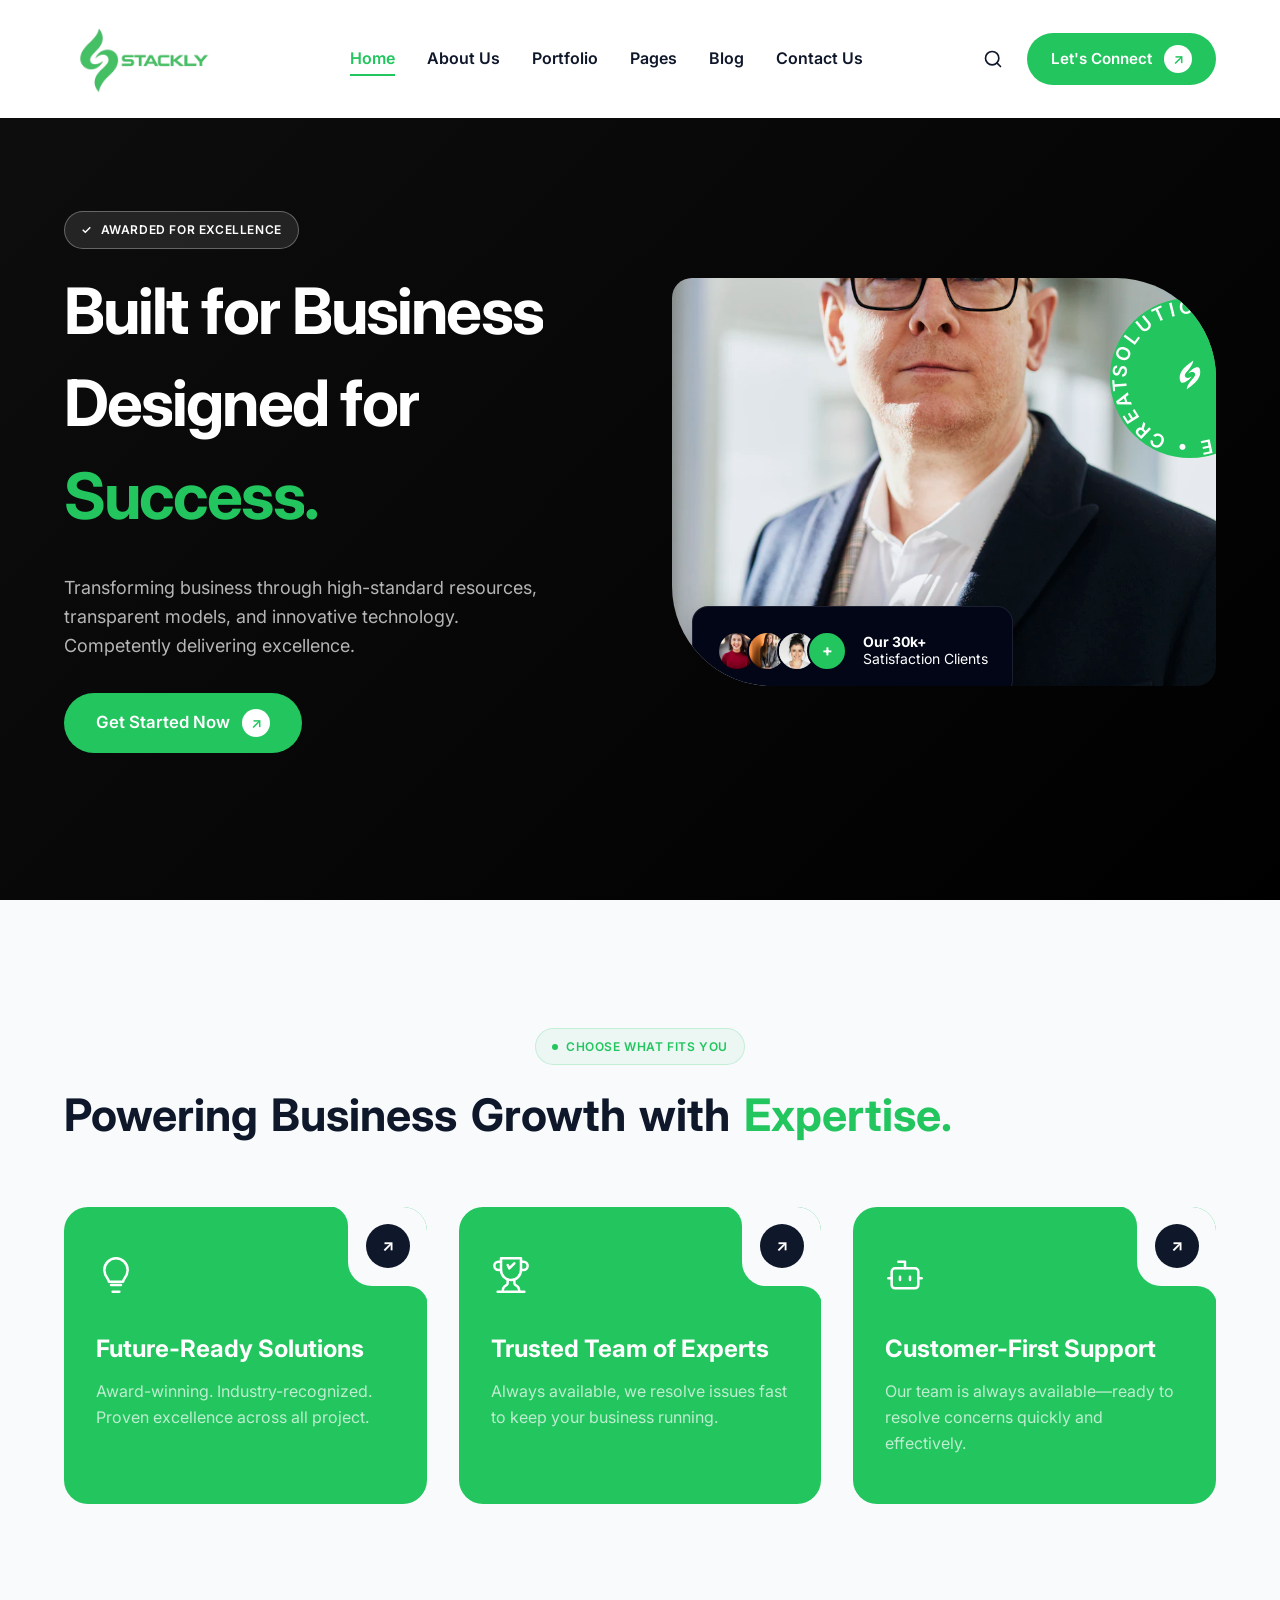
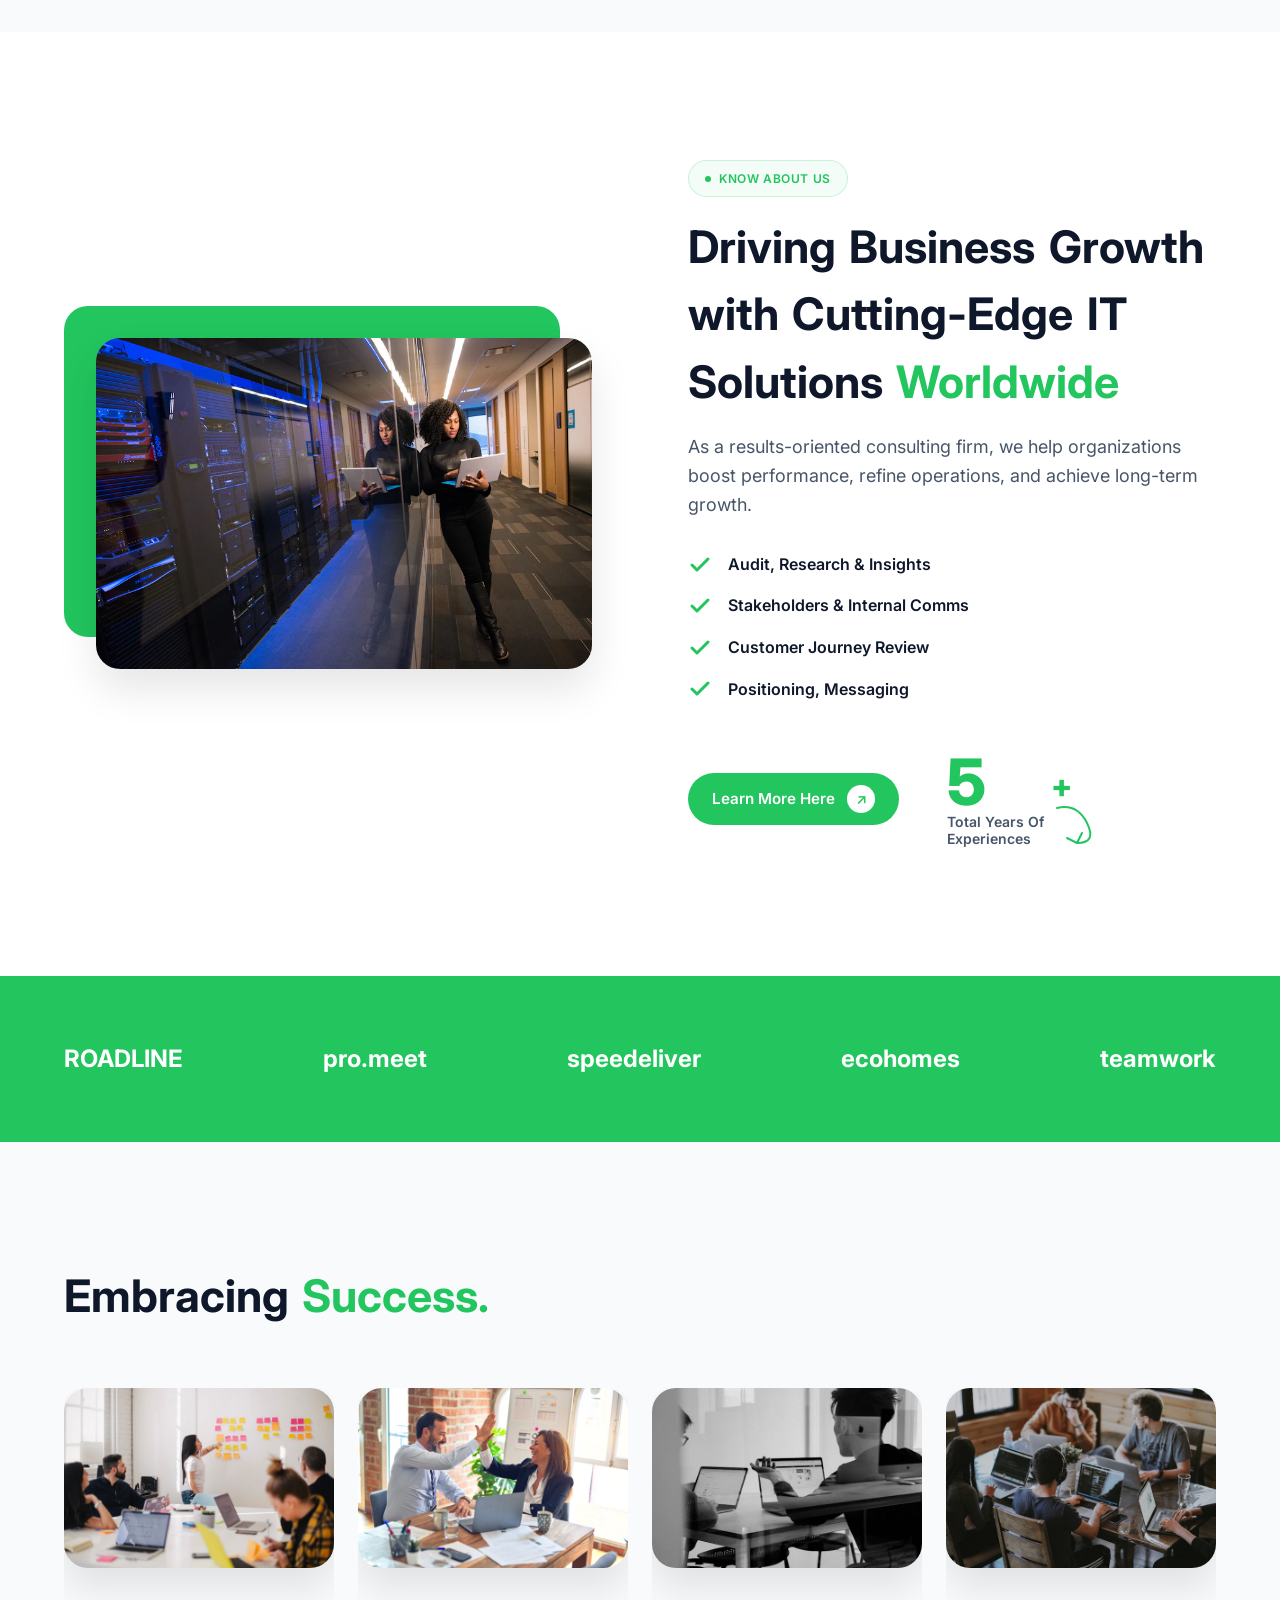
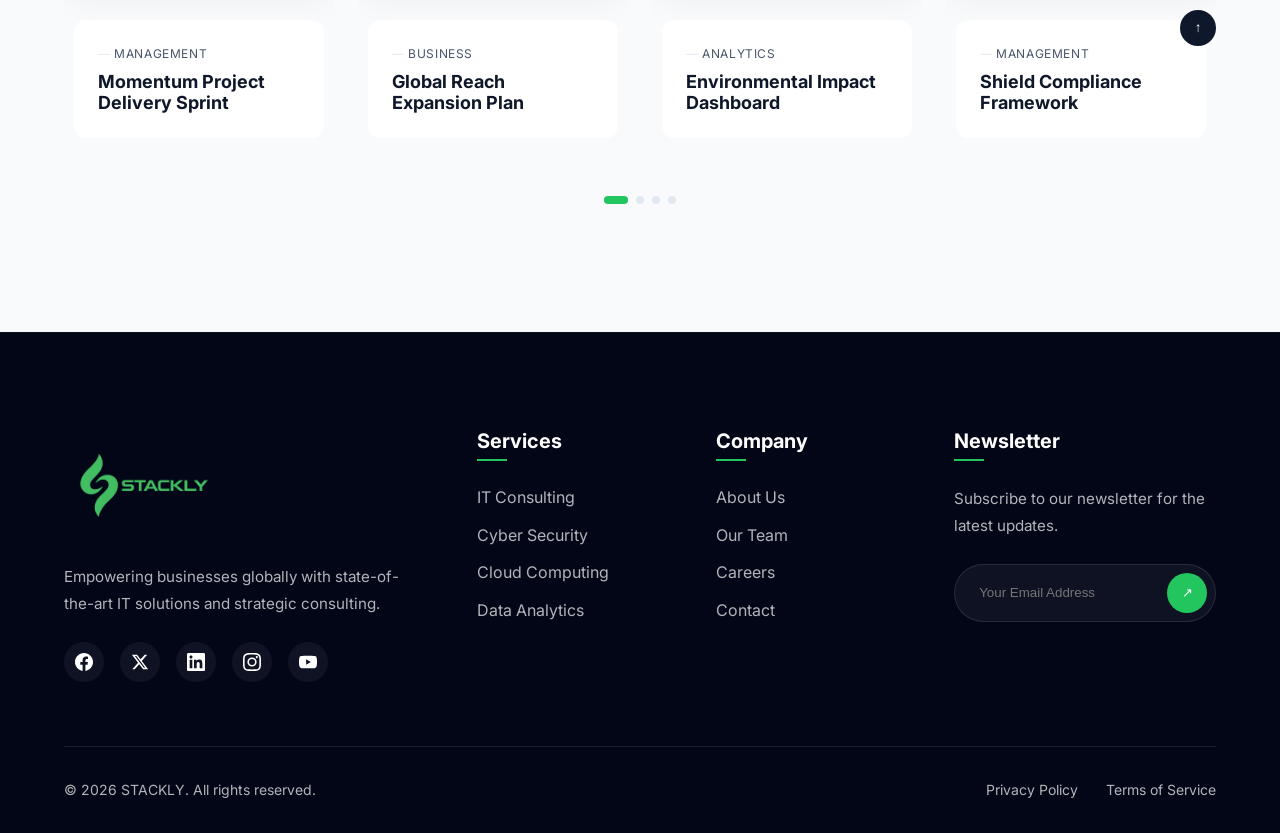
==== commit c7bc0028: "Add files via upload" ====
--- a/index.html
+++ b/index.html
@@ -21,15 +21,9 @@
     <!-- Navigation -->
     <nav class="navbar">
         <div class="nav-container">
-            <div class="logo">
-                <svg width="32" height="32" viewBox="0 0 100 100" fill="none" xmlns="http://www.w3.org/2000/svg">
-                    <g fill="var(--primary-color)">
-                        <path d="M 60 5 C 40 20, 10 40, 20 70 C 25 80, 45 70, 55 55 C 40 65, 25 55, 40 40 C 50 30, 60 15, 60 5 Z" />
-                        <path d="M 60 5 C 40 20, 10 40, 20 70 C 25 80, 45 70, 55 55 C 40 65, 25 55, 40 40 C 50 30, 60 15, 60 5 Z" transform="rotate(180 50 50)" />
-                    </g>
-                </svg>
-                STACKLY
-            </div>
+            <a href="index.html" class="logo">
+                <img src="assets/logo.webp" alt="STACKLY Logo" class="logo-img">
+            </a>
             <ul class="nav-links">
                 <li><a href="index.html" class="active">Home</a></li>
                 <li><a href="404.html">About Us</a></li>
@@ -254,15 +248,9 @@
     <footer class="footer">
         <div class="footer-container scroll-anim fade-up">
             <div class="footer-col">
-                <div class="logo footer-logo">
-                    <svg width="32" height="32" viewBox="0 0 100 100" fill="none" xmlns="http://www.w3.org/2000/svg">
-                        <g fill="var(--primary-color)">
-                            <path d="M 60 5 C 40 20, 10 40, 20 70 C 25 80, 45 70, 55 55 C 40 65, 25 55, 40 40 C 50 30, 60 15, 60 5 Z" />
-                            <path d="M 60 5 C 40 20, 10 40, 20 70 C 25 80, 45 70, 55 55 C 40 65, 25 55, 40 40 C 50 30, 60 15, 60 5 Z" transform="rotate(180 50 50)" />
-                        </g>
-                    </svg>
-                    STACKLY
-                </div>
+                <a href="index.html" class="logo footer-logo">
+                    <img src="assets/logo.webp" alt="STACKLY Logo" class="logo-img">
+                </a>
                 <p>Empowering businesses globally with state-of-the-art IT solutions and strategic consulting.</p>
                 <div class="social-links">
                     <a href="404.html" aria-label="Facebook">
--- a/styles.css
+++ b/styles.css
@@ -72,9 +72,13 @@
 .icon-btn:hover { transform: scale(1.1); color: var(--primary-color); }
 
 /* Navbar */
-.navbar { background: var(--bg-white); position: fixed; top: 0; width: 100%; z-index: 100; transition: all 0.3s ease; }
-.nav-container { max-width: 1400px; margin: 0 auto; padding: 1.25rem 5%; display: flex; justify-content: space-between; align-items: center; }
-.logo { display: flex; align-items: center; gap: 0.5rem; font-size: 1.5rem; font-weight: 800; color: var(--text-dark); }
+.navbar { background: var(--bg-white); position: fixed; top: 0; width: 100%; z-index: 100; transition: box-shadow 0.3s ease, background 0.3s ease; }
+.navbar.scrolled { box-shadow: 0 4px 30px rgba(0, 0, 0, 0.05); }
+.nav-container { max-width: 1400px; margin: 0 auto; padding: 0.25rem 5%; display: flex; justify-content: space-between; align-items: center; transition: padding 0.3s ease; }
+.navbar.scrolled .nav-container { padding: 0.1rem 5%; }
+.logo { display: flex; align-items: center; gap: 0.5rem; font-size: 1.5rem; font-weight: 800; color: var(--text-dark); text-decoration: none; }
+.logo-img { height: 110px; width: auto; display: block; object-fit: contain; transition: height 0.3s ease; }
+.navbar.scrolled .logo-img { height: 80px; }
 .nav-links { display: flex; gap: 2rem; list-style: none; }
 .nav-links a { color: var(--text-dark); text-decoration: none; font-size: 1rem; font-weight: 600; display: flex; align-items: center; gap: 0.25rem; transition: color 0.3s; position: relative; }
 .nav-links a::after {
@@ -215,6 +219,7 @@
 .is-visible .word-inner { transform: translateY(0); }
 
 /* Hero Text Split Anim (Letter by letter) */
+.hero-word { display: inline-block; white-space: nowrap; }
 .char-wrap { overflow: hidden; display: inline-block; }
 .char-inner { display: inline-block; transform: translateY(100%); transition: transform 0.6s cubic-bezier(0.2, 0.8, 0.2, 1); }
 .animate-char .char-inner { transform: translateY(0); }
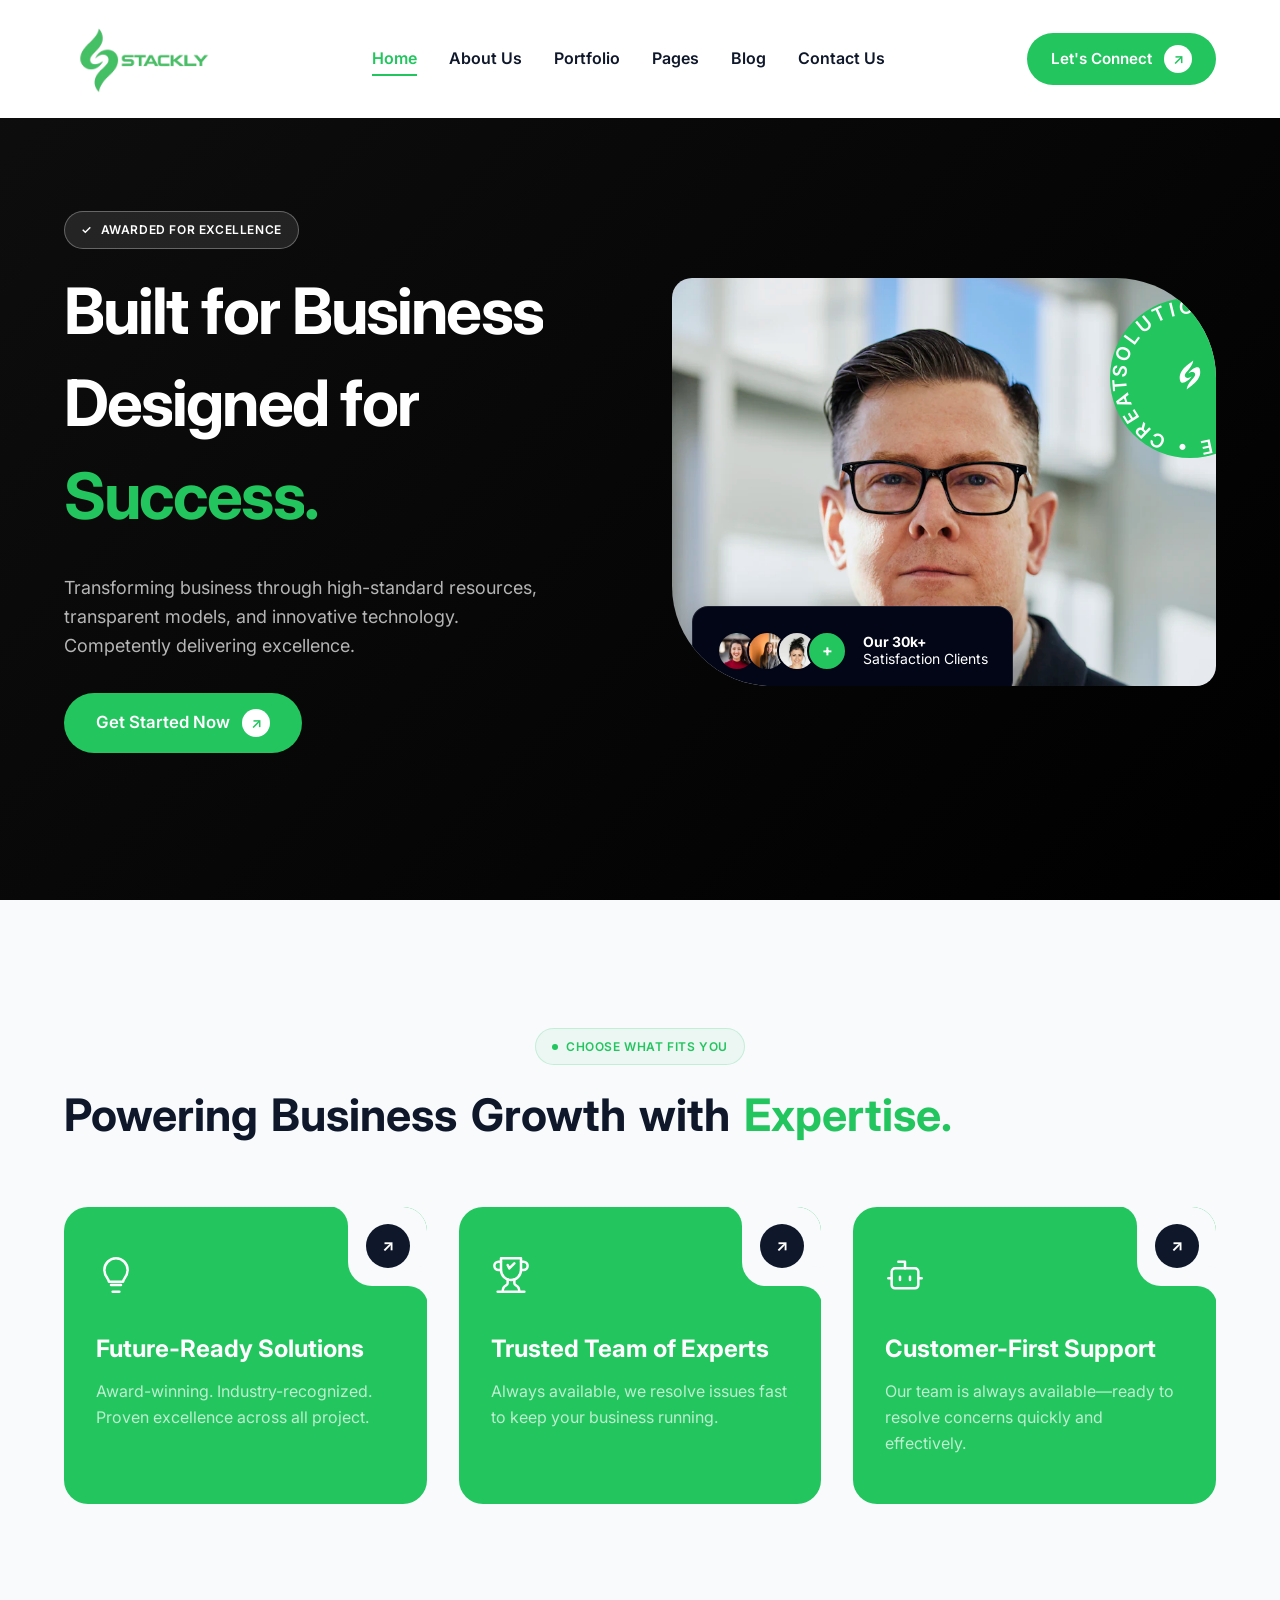
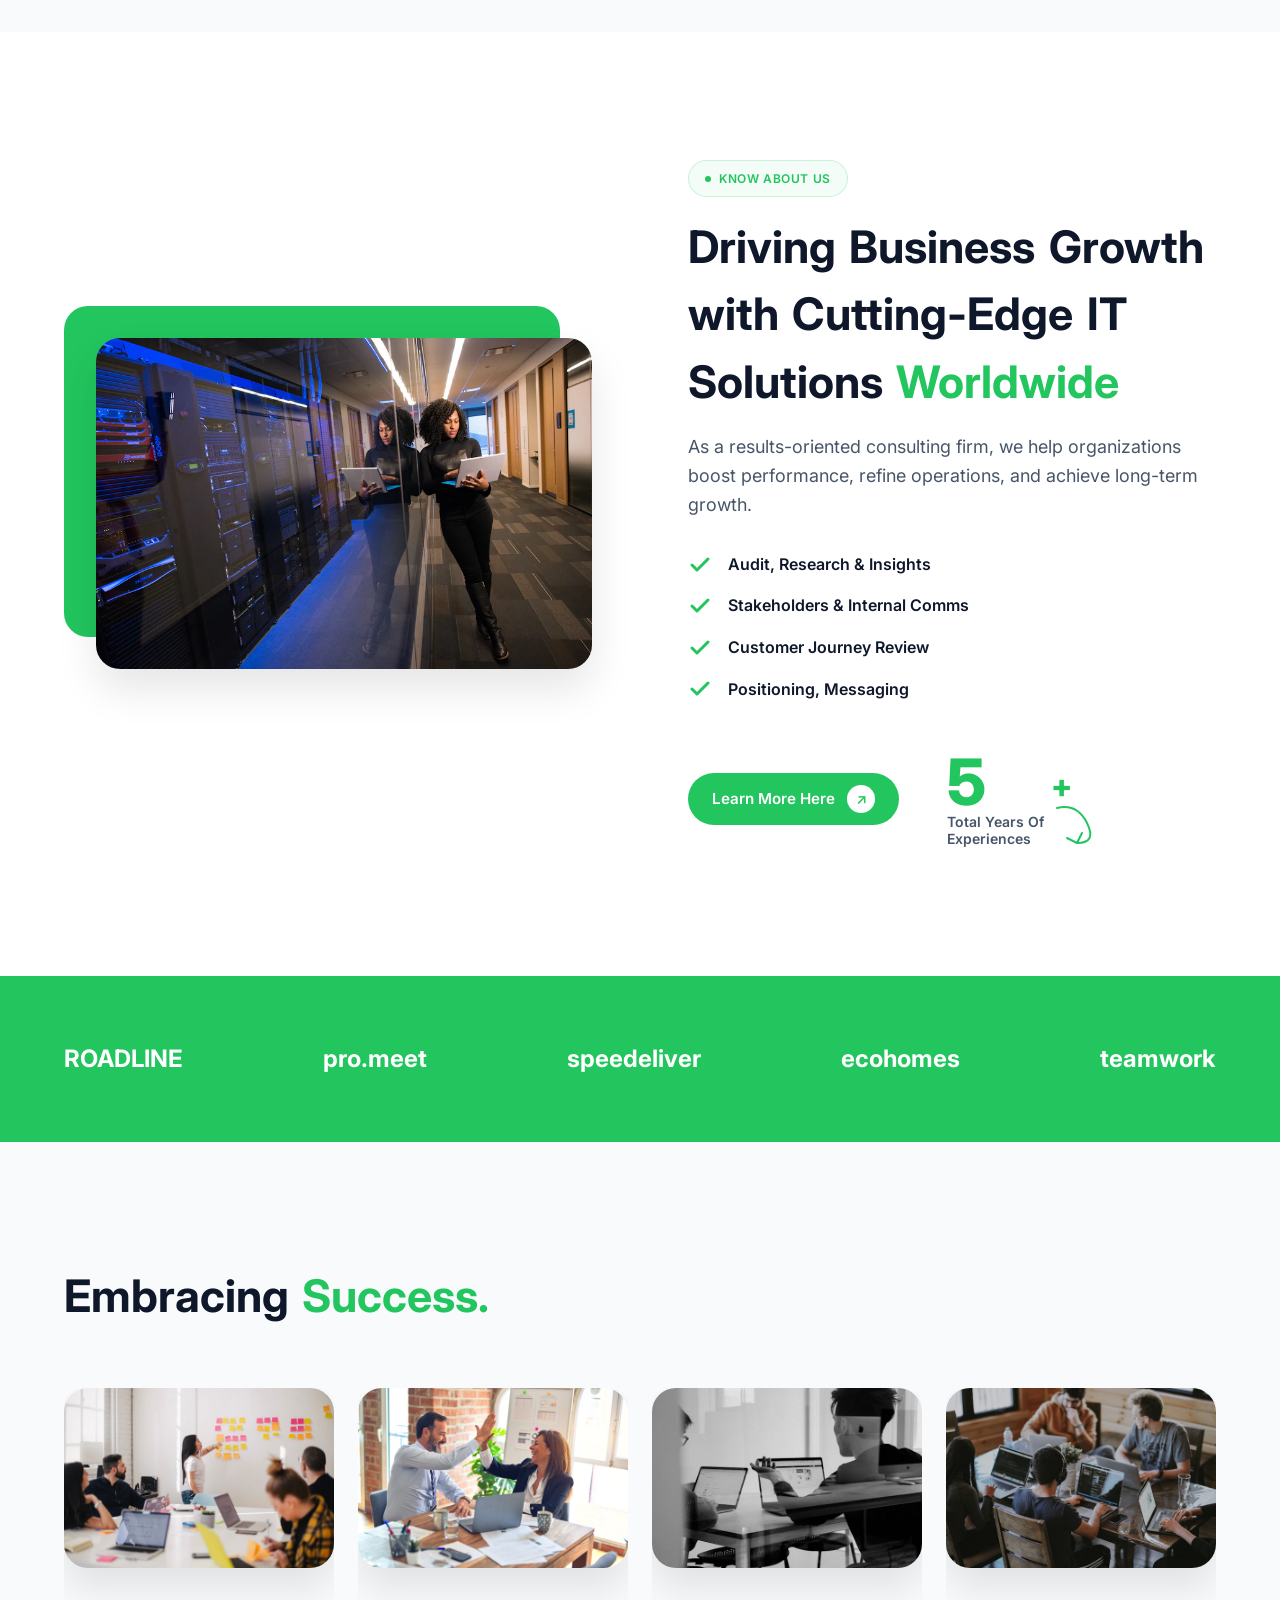
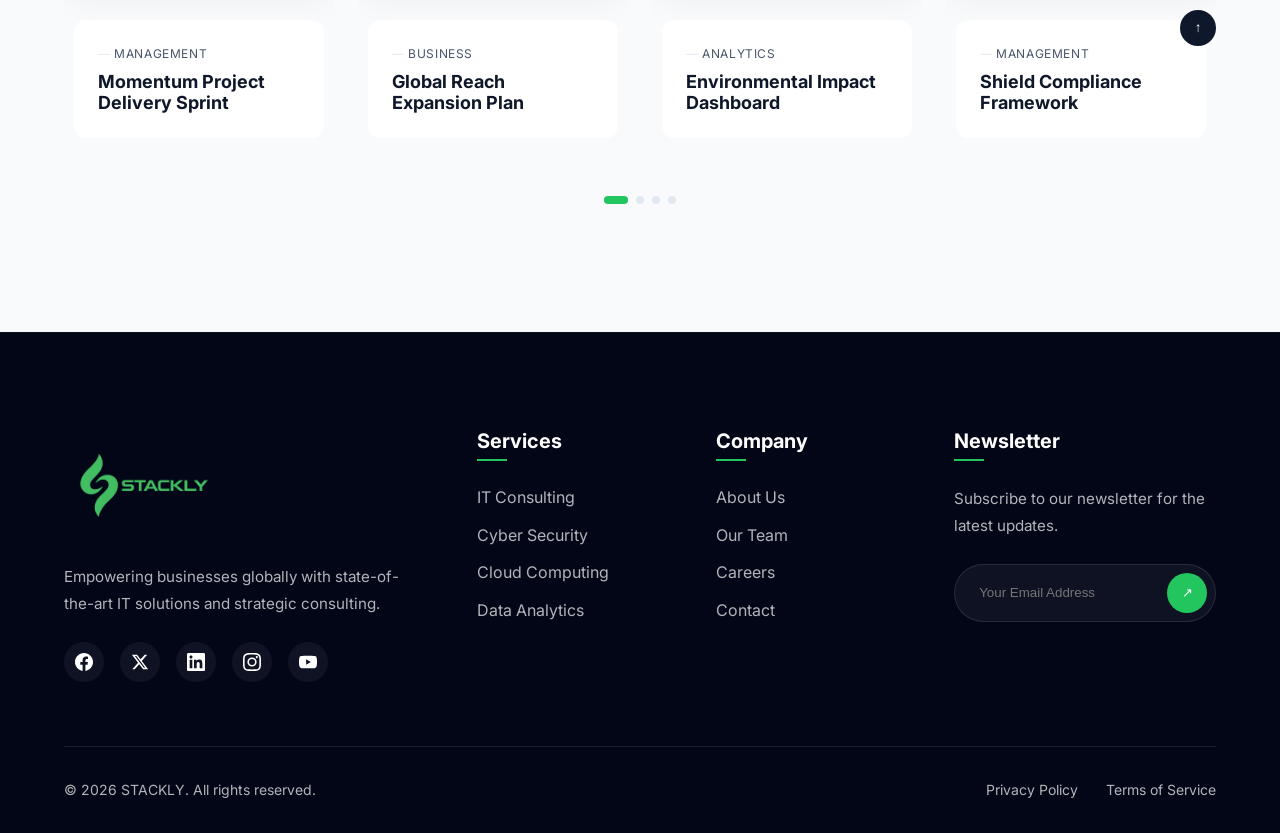
==== commit ec193ffc: "Add files via upload" ====
--- a/index.html
+++ b/index.html
@@ -33,9 +33,6 @@
                 <li><a href="404.html">Contact Us</a></li>
             </ul>
             <div class="nav-actions">
-                <button class="icon-btn search-btn">
-                    <svg width="20" height="20" viewBox="0 0 24 24" fill="none" stroke="currentColor" stroke-width="2" stroke-linecap="round" stroke-linejoin="round"><circle cx="11" cy="11" r="8"></circle><line x1="21" y1="21" x2="16.65" y2="16.65"></line></svg>
-                </button>
                 <a href="404.html" class="btn-pill btn-primary">Let's Connect <span class="arrow-circle">↗</span></a>
                 <button class="icon-btn menu-btn">
                     <svg width="24" height="24" viewBox="0 0 24 24" fill="none" stroke="currentColor" stroke-width="2" stroke-linecap="round" stroke-linejoin="round"><line x1="3" y1="12" x2="21" y2="12"></line><line x1="3" y1="6" x2="21" y2="6"></line><line x1="3" y1="18" x2="21" y2="18"></line></svg>
--- a/styles.css
+++ b/styles.css
@@ -100,7 +100,7 @@
 .hero-content p { color: var(--text-light-muted); font-size: 1.125rem; max-width: 90%; }
 .hero-image-wrapper { position: relative; }
 .hero-image { position: relative; border-radius: 20px; border-top-right-radius: 100px; border-bottom-left-radius: 100px; overflow: hidden; aspect-ratio: 4/3; }
-.hero-image img { width: 100%; height: 100%; object-fit: cover; }
+.hero-image img { width: 100%; height: 100%; object-fit: cover; object-position: center top; }
 
 .circular-text { position: absolute; top: 5%; right: -10%; width: 160px; height: 160px; background: var(--primary-color); border-radius: 50%; display: flex; align-items: center; justify-content: center; z-index: 10; }
 .circle-inner { position: absolute; }
